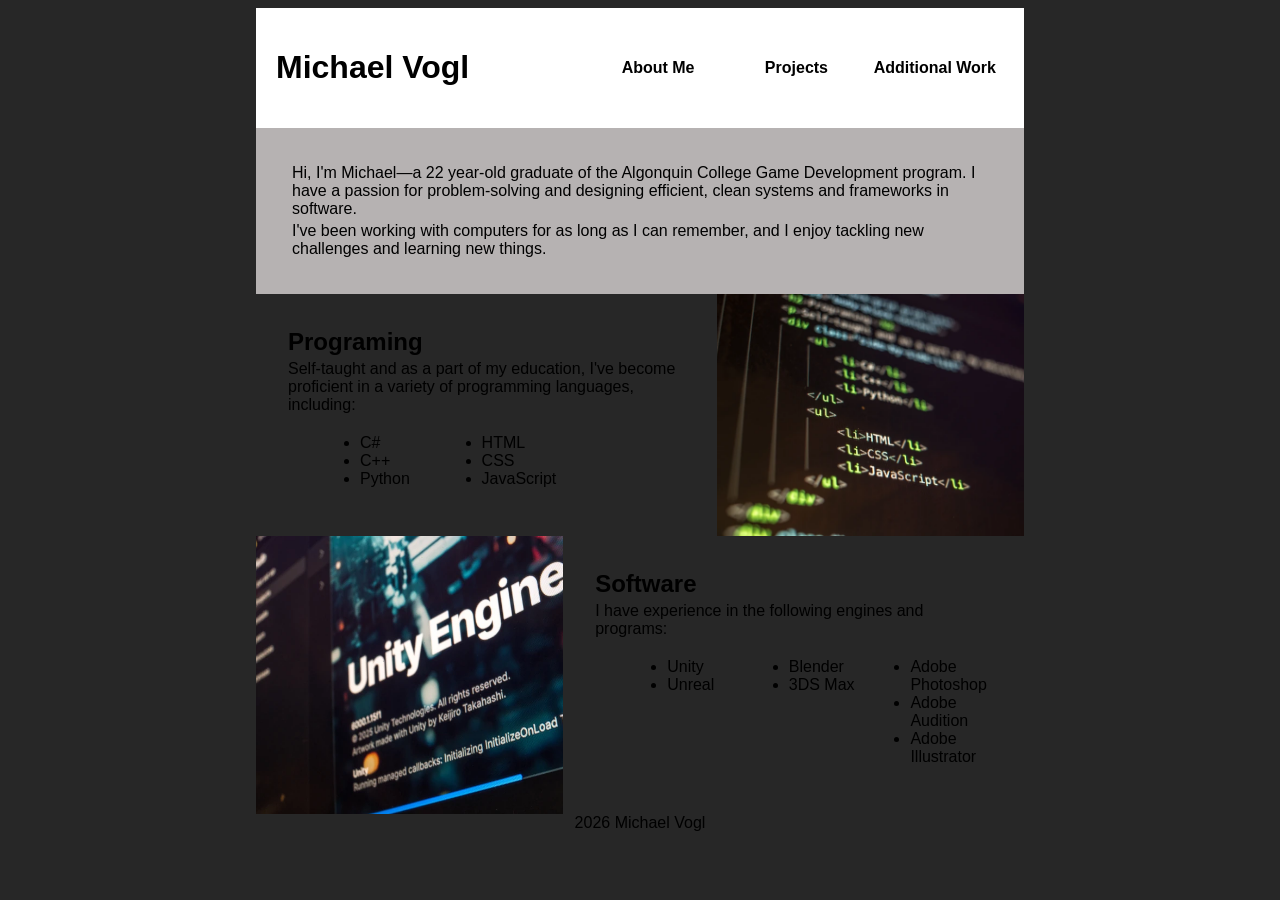
==== index.html @ 2e247396 "Revision 1" ====
<head>
    <script src="/head-inject.js"></script>
    <title>Michael Vogl</title>
    <link rel="stylesheet" type="text/css" href="/assets/css/base.css"/>
</head>

<body>
    <div class="body-container content-width">
        <div class="body-block">
            <div class="body-block-content">
                <p>Hi, I'm Michael—a 22 year-old graduate of the Algonquin College Game Development program. I have a passion for problem-solving and designing efficient, clean systems and frameworks in software.</p>
                <p>I've been working with computers for as long as I can remember, and I enjoy tackling new challenges and learning new things.</p>
            </div>
        </div>
        <div class="body-block-grid grid-left">
            <div class="body-block-content">
                <h2>Programing</h2>
                <p>Self-taught and as a part of my education, I've become proficient in a variety of programming languages, including:</p>
                <div class="side-by-side-list">
                    <ul>
                        <li>C#</li>
                        <li>C++</li>
                        <li>Python</li>
                    </ul>
                    <ul>
                        <li>HTML</li>
                        <li>CSS</li>
                        <li>JavaScript</li>
                    </ul>
                </div>
            </div>
            <div class="body-block-image" style="background-image: url('/assets/images/pictures/DSC_9562.webp')"></div>
        </div>
        <div class="body-block-grid grid-right">
            <div class="body-block-image" style="background-image: url('/assets/images/pictures/DSC_9566.webp')"></div>
            <div class="body-block-content">
                <h2>Software</h2>
                <p>I have experience in the following engines and programs:</p>
                <div class="side-by-side-list">
                    <ul>
                        <li>Unity</li>
                        <li>Unreal</li>
                    </ul>
                    <ul>
                        <li>Blender</li>
                        <li>3DS Max</li>
                    </ul>
                    <ul>
                        <li>Adobe Photoshop</li>
                        <li>Adobe Audition</li>
                        <li>Adobe Illustrator</li>
                    </ul>
                </div> 
            </div>
        </div>
    </div>
</body>
---- assets/css/base.css ----
/* General Styles */
.flex-centered
{
    display: flex;
    justify-content: center;
    align-items: center;
}

/* Master Content Width */
body, header, footer
{
    display: flex;
    align-items: center;
    flex-direction: column;
    justify-items: center;

    font-family: "Helvetica";

    background-color: rgb(39, 39, 39);
}

header
{
    background-color: white;
}

body, header, footer, p, div > *
{
    /* DEBUG */
    /*border: 1px red solid; */ 
}

.body-container
{
    display: flex;
    flex-direction: column;
    justify-content: left;
}

.body-block
{
    padding: 4px;
    background-color: rgb(182, 178, 178);
}

.body-block-content
{
    margin: 32px;
}

.body-block-content p
{
    margin-bottom: 4px;
}

.link-format > *
{
    text-decoration: none;
    color: black;
    font-weight: bold;
}

.body-block-image
{
    background-position: left;
    background-size: cover;
}

.body-block-grid
{
    display: grid;
    min-height: 236px;
}

.grid-left
{
    grid-template-columns: 1.5fr 1fr;
}

.grid-right
{
    grid-template-columns: 1fr 1.5fr;
}

.side-by-side-list
{
    padding-left: 32px;
    min-width: fit-content;
    max-width: 386px;
    display: grid;   
    grid-template-columns: 1fr 1fr 1fr;
    align-content: center;
    word-break: keep-all;
    word-wrap: normal;
}

.content-width
{
    width: 60vw;
}

/* Header Stuff */
.header-container
{
}

.header-content
{
    margin: 20px;
    display: flex;
    justify-content: space-between;
}

.header-navbar
{
    display: grid;
    grid-template-columns: 1fr 1fr 1fr;
    justify-content: center;
    align-items: center;
}

.header-navbar div
{
    display: flex;
    padding: 4px 8px 4px 8px;
    text-align: center;
    height: 50%;
    justify-content: center;
    align-items: center;
}

/* Footer Formatting */

/* Body Formatting */
h2
{
    margin-top: 2px;
    margin-bottom: 4px;
}

p
{
    margin-top: 2px; 
    margin-bottom: 2px; 
}
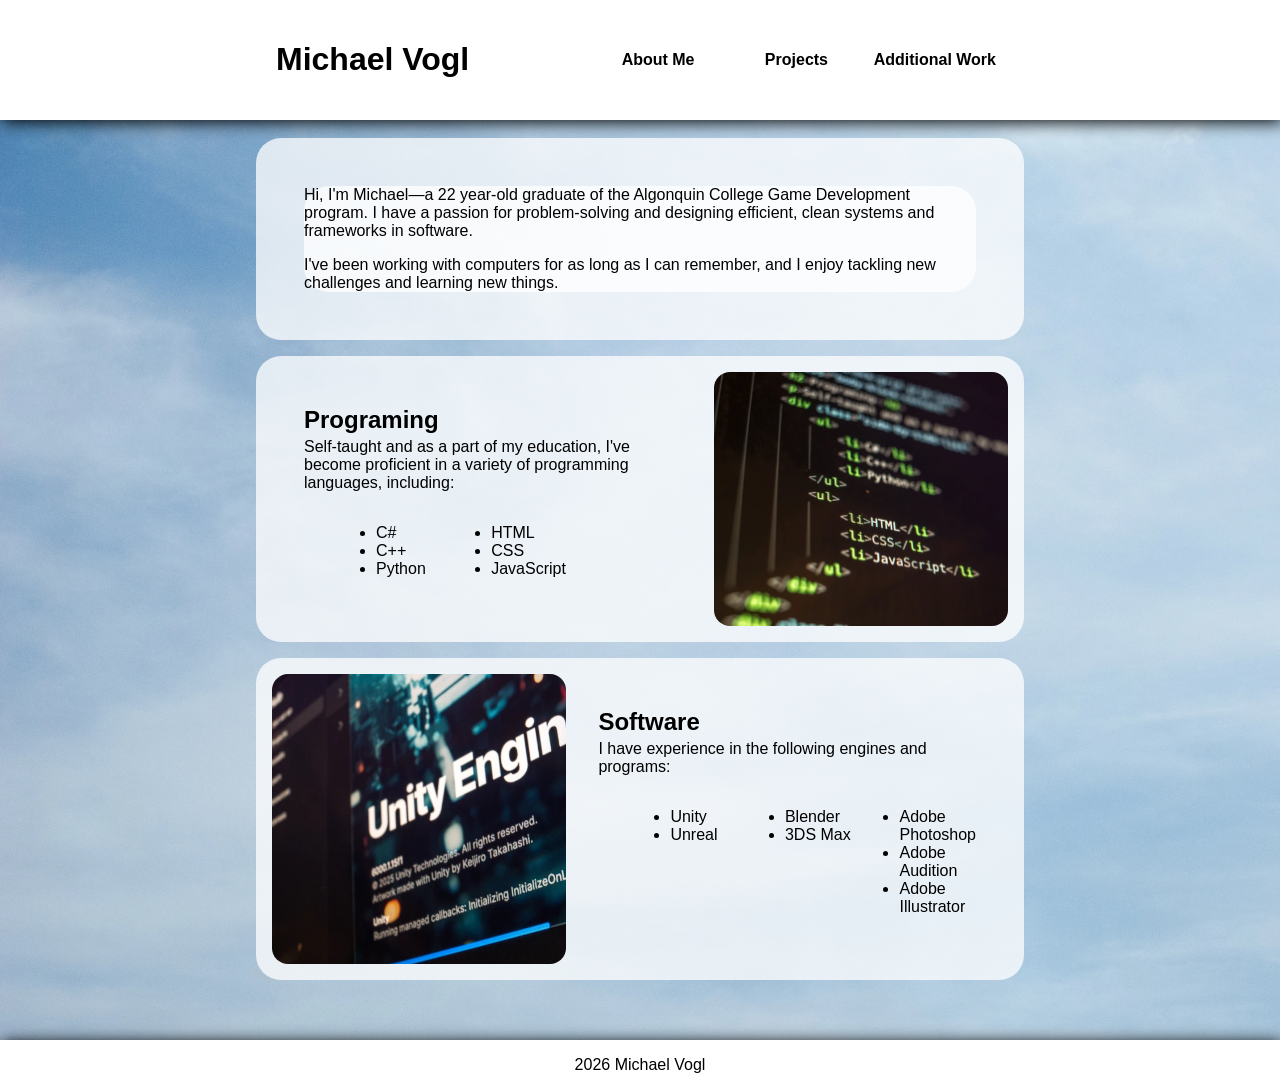
==== commit 77e050a2: "Revision 2" ====
--- a/index.html
+++ b/index.html
@@ -7,12 +7,12 @@
 <body>
     <div class="body-container content-width">
         <div class="body-block">
-            <div class="body-block-content">
+            <div class="body-block body-block-content" style="padding:0;">
                 <p>Hi, I'm Michael—a 22 year-old graduate of the Algonquin College Game Development program. I have a passion for problem-solving and designing efficient, clean systems and frameworks in software.</p>
                 <p>I've been working with computers for as long as I can remember, and I enjoy tackling new challenges and learning new things.</p>
             </div>
         </div>
-        <div class="body-block-grid grid-left">
+        <div class="body-block body-block-grid grid-left">
             <div class="body-block-content">
                 <h2>Programing</h2>
                 <p>Self-taught and as a part of my education, I've become proficient in a variety of programming languages, including:</p>
@@ -31,7 +31,7 @@
             </div>
             <div class="body-block-image" style="background-image: url('/assets/images/pictures/DSC_9562.webp')"></div>
         </div>
-        <div class="body-block-grid grid-right">
+        <div class="body-block body-block-grid grid-right">
             <div class="body-block-image" style="background-image: url('/assets/images/pictures/DSC_9566.webp')"></div>
             <div class="body-block-content">
                 <h2>Software</h2>
--- a/assets/css/base.css
+++ b/assets/css/base.css
@@ -16,12 +16,24 @@
 
     font-family: "Helvetica";
 
-    background-color: rgb(39, 39, 39);
+    background-color: rgb(255, 255, 255);
+}
+
+header, footer
+{
+    background-color: white;
+    z-index: 999;
+    box-shadow: 2px 2px 16px black;
 }
 
 header
 {
-    background-color: white;
+    margin-bottom: 18px;
+}
+
+footer
+{
+    margin-top: 18px;
 }
 
 body, header, footer, p, div > *
@@ -30,17 +42,34 @@
     /*border: 1px red solid; */ 
 }
 
+body
+{
+    /*background-color: rgb(255, 255, 255);
+    background: linear-gradient(to bottom, rgb(199, 228, 244), rgb(193, 235, 248));
+    */
+    background-image: url('/assets/images/pictures/DSC_0944.webp');
+    background-repeat: no-repeat;
+    background-size:cover;
+}
+
+footer
+{
+    padding: 16px;
+}
+
 .body-container
 {
     display: flex;
     flex-direction: column;
     justify-content: left;
+    gap: 16px;
 }
 
 .body-block
 {
-    padding: 4px;
-    background-color: rgb(182, 178, 178);
+    border-radius: 25px;
+    background-color: rgba(255, 255, 255, 0.75);
+    padding: 16px;
 }
 
 .body-block-content
@@ -50,7 +79,7 @@
 
 .body-block-content p
 {
-    margin-bottom: 4px;
+    margin-bottom: 1rem;
 }
 
 .link-format > *
@@ -64,6 +93,7 @@
 {
     background-position: left;
     background-size: cover;
+    border-radius: 16px;
 }
 
 .body-block-grid
@@ -94,6 +124,11 @@
     word-wrap: normal;
 }
 
+.list-two-rows
+{
+    grid-template-columns: 1fr 1fr;
+}
+
 .content-width
 {
     width: 60vw;
@@ -142,4 +177,69 @@
 {
     margin-top: 2px; 
     margin-bottom: 2px; 
+}
+
+/* Page Formatting */
+
+.simple-flex-row
+{
+    display: flex; 
+    flex-direction: row;
+}
+
+/* Grids and images */
+.grid-four
+{
+    display: grid;
+    grid-template-columns: auto auto;
+
+    width: 100%;
+
+    gap: 8px;
+}
+
+.grid-two
+{
+    display: grid;
+    grid-template-columns: auto auto auto;
+}
+
+.grid-images-contain div
+{
+    width: auto;
+    height: 386px;
+    background-size:contain;
+    background-position: center;
+    background-repeat: no-repeat;
+
+    transition: transform 0.25s;
+    animation: transform cubic-bezier(1, 0, 0, 1);
+
+    border-radius: 16px;
+}
+
+.grid-images-contain div:hover
+{
+    transform: scale(1.5);
+}
+
+.grid-one
+{
+    display: grid;
+    grid-template-columns: 0.5fr 1fr 0.5fr;
+
+    width: 100%;
+    height: 386px;
+
+    gap: 8px;
+}
+
+.grid-images div
+{
+    width: 100%;
+    height: 320px;
+    background-size:cover;
+    background-position: center;
+
+    border-radius: 16px;
 }
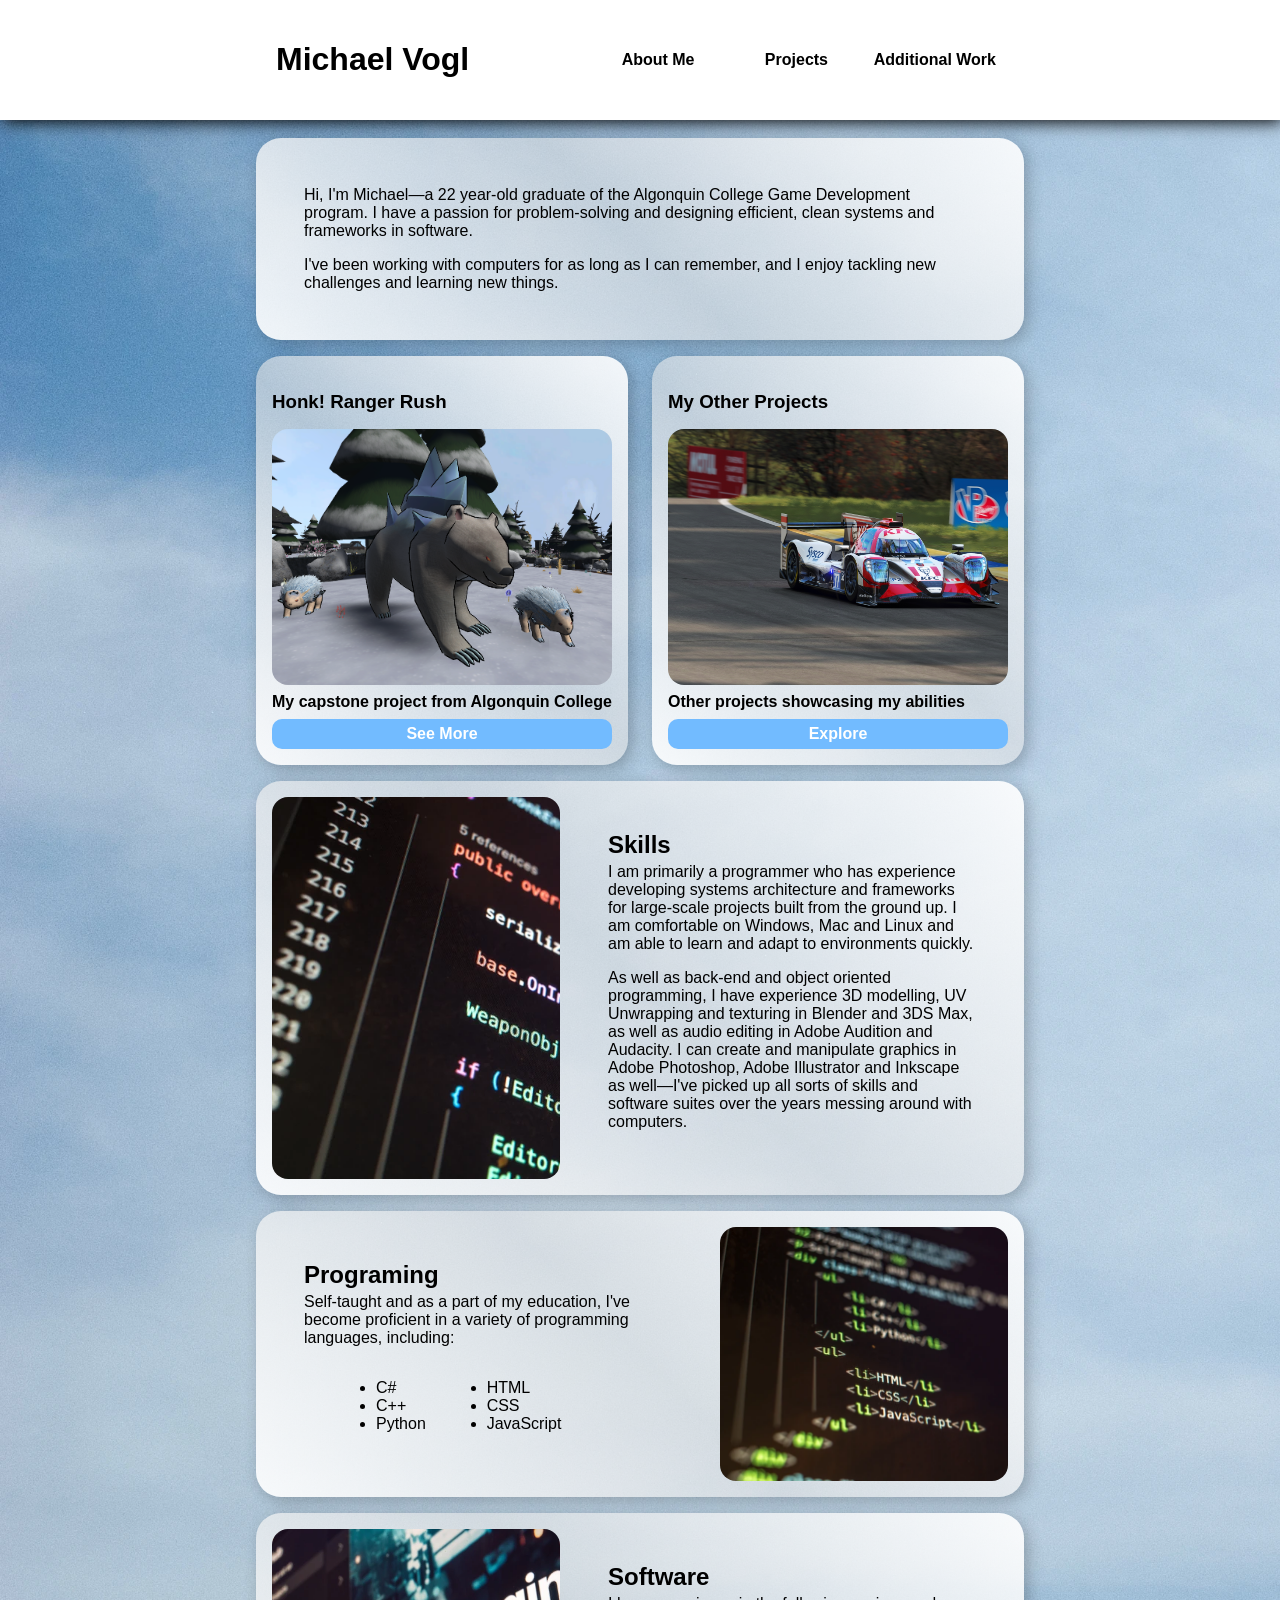
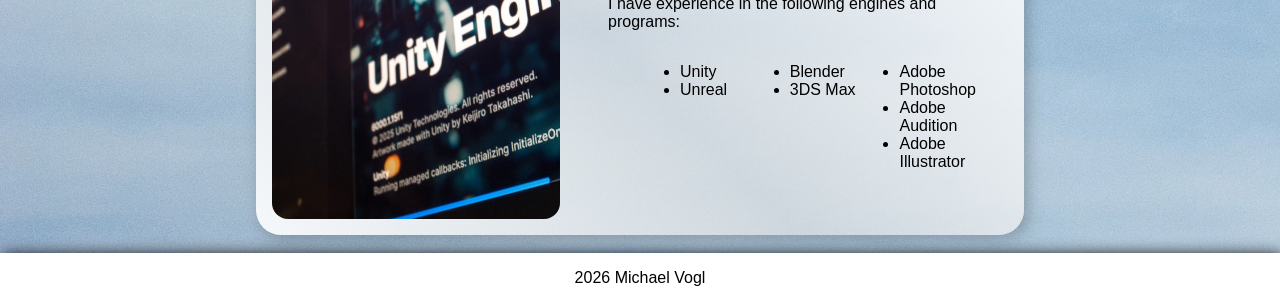
==== commit 054c8a4c: "Revision 3" ====
--- a/index.html
+++ b/index.html
@@ -7,9 +7,39 @@
 <body>
     <div class="body-container content-width">
         <div class="body-block">
-            <div class="body-block body-block-content" style="padding:0;">
+            <div class="body-block-content" style="padding:0;">
                 <p>Hi, I'm Michael—a 22 year-old graduate of the Algonquin College Game Development program. I have a passion for problem-solving and designing efficient, clean systems and frameworks in software.</p>
                 <p>I've been working with computers for as long as I can remember, and I enjoy tackling new challenges and learning new things.</p>
+            </div>
+        </div>        
+        <div class="body-block-grid grid-showcase">
+            <div class="body-block body-block-content flex-block link-format" style="margin:0">
+                <h3>Honk! Ranger Rush</h3>
+                <div class="body-block-image" style="height: 256px; background-image:url('/assets/images/honkgame/honkgame_1.png')"></div>
+                <span >My capstone project from Algonquin College</span>
+                <a href="/pages/main/projects.html">
+                    <div class="button-big">
+                        See More
+                    </div>
+                </a>
+            </div>
+            <div class="body-block body-block-content flex-block link-format" style="margin:0">
+                <h3>My Other Projects</h3>
+                <div class="body-block-image" style="height: 256px; background-image:url('/assets/images/repaint/kfclmp2_1.png')"></div>
+                <span>Other projects showcasing my abilities</span>
+                <a href="/pages/main/additionalwork.html">
+                    <div class="button-big">
+                        Explore
+                    </div>
+                </a>
+            </div>
+        </div>
+        <div class="body-block body-block-grid grid-right">
+            <div class="body-block-image" style="background-image: url('/assets/images/pictures/DSC_9564.webp')"></div>
+            <div class="body-block-content">
+                <h2>Skills</h2>
+                <p>I am primarily a programmer who has experience developing systems architecture and frameworks for large-scale projects built from the ground up. I am comfortable on Windows, Mac and Linux and am able to learn and adapt to environments quickly.</p>
+                <p>As well as back-end and object oriented programming, I have experience 3D modelling, UV Unwrapping and texturing in Blender and 3DS Max, as well as audio editing in Adobe Audition and Audacity. I can create and manipulate graphics in Adobe Photoshop, Adobe Illustrator and Inkscape as well—I've picked up all sorts of skills and software suites over the years messing around with computers. </p>
             </div>
         </div>
         <div class="body-block body-block-grid grid-left">
--- a/assets/css/base.css
+++ b/assets/css/base.css
@@ -65,11 +65,48 @@
     gap: 16px;
 }
 
+@property --boxColour1 {
+  syntax: '<color>';
+  initial-value: rgba(255, 255, 255, 0.9);
+  inherits: false;
+}
+
+@property --boxColour2 {
+  syntax: '<color>';
+  initial-value: rgba(228, 228, 228, 0.6);
+  inherits: false;
+}
+
 .body-block
 {
     border-radius: 25px;
-    background-color: rgba(255, 255, 255, 0.75);
+    background: linear-gradient(45deg, var(--boxColour1), var(--boxColour2), var(--boxColour1));
     padding: 16px;
+    gap: 16px;
+    box-shadow: 4px 4px 16px rgba(0, 0, 0, 0.232);
+    animation: cubic-bezier(0.19, 1, 0.22, 1) 0.5s;
+    transition: box-shadow 0.3s, --boxColour1 0.3s, --boxColour2 0.3s;
+}
+
+.flex-block
+{
+    display: flex;
+    flex-direction: column;
+    gap: 8px;
+    justify-content: space-around;
+}
+
+@keyframes gradientPulse {
+    0%   { opacity: 0.75; }
+    50%  { opacity: 1; }
+    100% { opacity: 0.75; }
+}
+
+.body-block:hover
+{
+    box-shadow: 4px 4px 4px rgba(0, 0, 0, 0.7);
+    --boxColour1: rgba(255, 255, 255, 1);
+    --boxColour2: rgba(255, 255, 255, 0.9);
 }
 
 .body-block-content
@@ -102,6 +139,18 @@
     min-height: 236px;
 }
 
+.grid-showcase
+{
+    grid-template-columns: 1fr 1fr;
+    gap: 24px;
+}
+
+.body-block h3
+{
+    padding-bottom: 4px;
+    margin-bottom: 4px;
+}
+
 .grid-left
 {
     grid-template-columns: 1.5fr 1fr;
@@ -110,6 +159,27 @@
 .grid-right
 {
     grid-template-columns: 1fr 1.5fr;
+}
+
+.button-big
+{
+    width: 100%;
+
+    font-weight: bold;
+    color:white;
+    border-radius: 10px;
+    padding-top: 6px;
+    padding-bottom: 6px;
+    text-align: center;
+    background-color: rgb(114, 187, 255);
+
+    transition: background-color 0.2s linear;
+}
+
+.button-big:hover
+{
+    background-color: rgb(0, 142, 250);
+    cursor: pointer;
 }
 
 .side-by-side-list
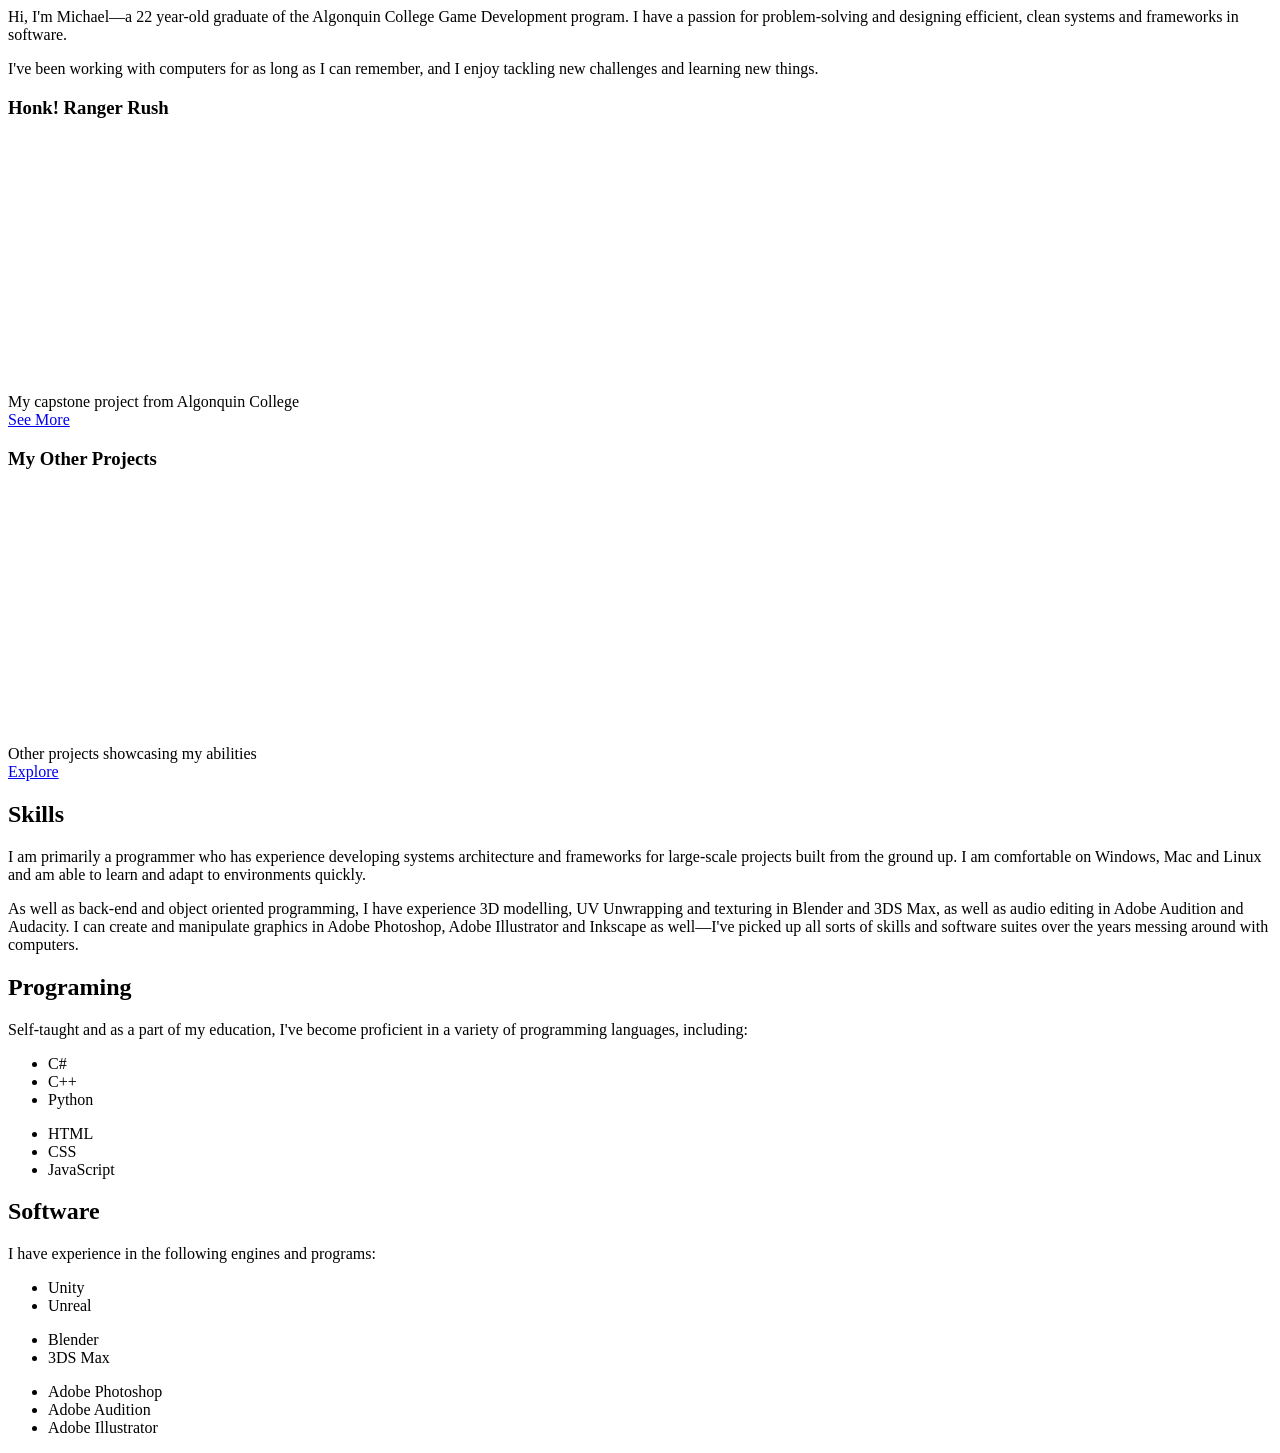
==== commit 77d0e043: "Revision 4 -Adjustments to home page and existing formatting -Expanded header/footer injector to sup" ====
--- a/index.html
+++ b/index.html
@@ -1,5 +1,5 @@
 <head>
-    <script src="/head-inject.js"></script>
+    <script src="/head-inject-mv.js"></script>
     <title>Michael Vogl</title>
     <link rel="stylesheet" type="text/css" href="/assets/css/base.css"/>
 </head>
@@ -8,7 +8,7 @@
     <div class="body-container content-width">
         <div class="body-block">
             <div class="body-block-content" style="padding:0;">
-                <p>Hi, I'm Michael—a 22 year-old graduate of the Algonquin College Game Development program. I have a passion for problem-solving and designing efficient, clean systems and frameworks in software.</p>
+                <p>Hi, I'm Michael&mdash;a 22 year-old graduate of the Algonquin College Game Development program. I have a passion for problem-solving and designing efficient, clean systems and frameworks in software.</p>
                 <p>I've been working with computers for as long as I can remember, and I enjoy tackling new challenges and learning new things.</p>
             </div>
         </div>        
@@ -39,7 +39,7 @@
             <div class="body-block-content">
                 <h2>Skills</h2>
                 <p>I am primarily a programmer who has experience developing systems architecture and frameworks for large-scale projects built from the ground up. I am comfortable on Windows, Mac and Linux and am able to learn and adapt to environments quickly.</p>
-                <p>As well as back-end and object oriented programming, I have experience 3D modelling, UV Unwrapping and texturing in Blender and 3DS Max, as well as audio editing in Adobe Audition and Audacity. I can create and manipulate graphics in Adobe Photoshop, Adobe Illustrator and Inkscape as well—I've picked up all sorts of skills and software suites over the years messing around with computers. </p>
+                <p>As well as back-end and object oriented programming, I have experience 3D modelling, UV Unwrapping and texturing in Blender and 3DS Max, as well as audio editing in Adobe Audition and Audacity. I can create and manipulate graphics in Adobe Photoshop, Adobe Illustrator and Inkscape as well&mdash;I've picked up all sorts of skills and software suites over the years messing around with computers. </p>
             </div>
         </div>
         <div class="body-block body-block-grid grid-left">
--- a/assets/css/base.css
+++ b/assets/css/base.css
@@ -1,3 +1,5 @@
+@charset "UTF-8";
+
 /* General Styles */
 .flex-centered
 {
@@ -16,24 +18,26 @@
 
     font-family: "Helvetica";
 
-    background-color: rgb(255, 255, 255);
+    
 }
 
 header, footer
 {
-    background-color: white;
+    /*background-color: white;*/
+    background-image: linear-gradient(to bottom, rgba(255, 255, 255, 0.85), rgba(255, 255, 255, 0.95), rgba(200, 200, 200, 0.85));
     z-index: 999;
     box-shadow: 2px 2px 16px black;
-}
-
-header
-{
-    margin-bottom: 18px;
-}
-
-footer
-{
-    margin-top: 18px;
+    display:flex;
+    width: 100vw;
+    align-items: center;
+    justify-content: center;
+    position: absolute;
+}
+
+body
+{
+    margin-top: 150px;
+    margin-bottom: 64px;
 }
 
 body, header, footer, p, div > *
@@ -119,7 +123,7 @@
     margin-bottom: 1rem;
 }
 
-.link-format > *
+.link-format > *, .link-format
 {
     text-decoration: none;
     color: black;
@@ -229,9 +233,19 @@
     display: flex;
     padding: 4px 8px 4px 8px;
     text-align: center;
-    height: 50%;
-    justify-content: center;
-    align-items: center;
+    height: 32px;
+    justify-content: center;
+    align-items: center;
+    background-color: transparent;
+    border-radius: 16px;
+
+    transition: color 0.1s linear, background-color 0.2s linear;
+}
+
+.header-navbar div:hover
+{
+    color:white;    
+    background-color: rgb(0, 142, 250);
 }
 
 /* Footer Formatting */
@@ -312,4 +326,17 @@
     background-position: center;
 
     border-radius: 16px;
+}
+
+.coming-soon
+{
+    width: 100%;
+    display: flex;
+    height: 64px;
+    text-align: center;
+    font-weight: bolder;
+    justify-content: center;
+    align-items: center;
+    background-color: yellow;
+    border-radius: 32px;
 }
